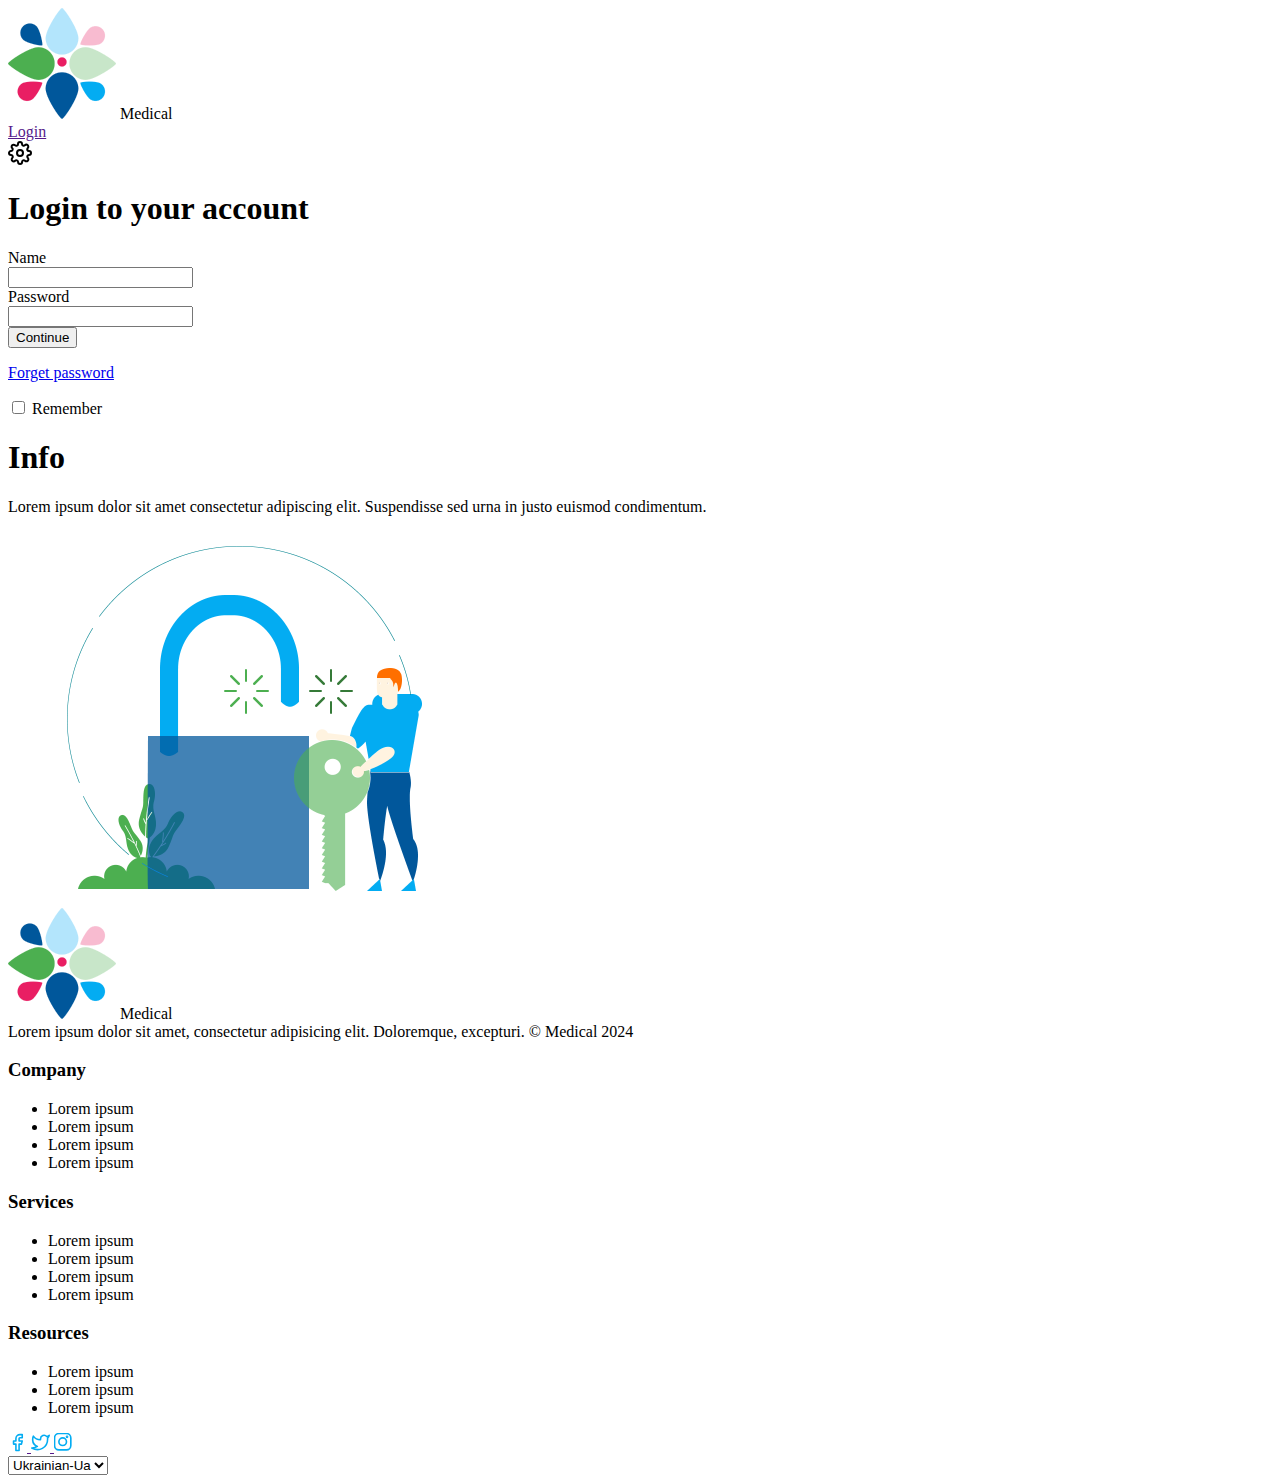
==== pages/login.html @ 8a802712 "Change structure" ====
<!doctype html>
<html lang="en">
<head>
    <meta charset="UTF-8">
    <meta name="viewport"
          content="width=device-width, user-scalable=no, initial-scale=1.0, maximum-scale=1.0, minimum-scale=1.0">
    <meta http-equiv="X-UA-Compatible" content="ie=edge">
    <title>Medical</title>
</head>
<body>
<header>
    <div class="logo">
        <img src="../images/index/logo.png" alt="Logo" id="main-logo">
        <span id="main-logo-text">Medical</span>
    </div>
    <div class="authorization">
        <a href="" id="login-button">Login</a>
    </div>
    <div class="settings">
        <a href="" id="settings-button">
            <svg xmlns="http://www.w3.org/2000/svg" width="24" height="24" viewBox="0 0 24 24" fill="none" stroke="#000000" stroke-width="2" stroke-linecap="round" stroke-linejoin="round">
                <circle cx="12" cy="12" r="3"></circle>
                <path d="M19.4 15a1.65 1.65 0 0 0 .33 1.82l.06.06a2 2 0 0 1 0 2.83 2 2 0 0 1-2.83 0l-.06-.06a1.65 1.65 0 0 0-1.82-.33 1.65 1.65 0 0 0-1 1.51V21a2 2 0 0 1-2 2 2 2 0 0 1-2-2v-.09A1.65 1.65 0 0 0 9 19.4a1.65 1.65 0 0 0-1.82.33l-.06.06a2 2 0 0 1-2.83 0 2 2 0 0 1 0-2.83l.06-.06a1.65 1.65 0 0 0 .33-1.82 1.65 1.65 0 0 0-1.51-1H3a2 2 0 0 1-2-2 2 2 0 0 1 2-2h.09A1.65 1.65 0 0 0 4.6 9a1.65 1.65 0 0 0-.33-1.82l-.06-.06a2 2 0 0 1 0-2.83 2 2 0 0 1 2.83 0l.06.06a1.65 1.65 0 0 0 1.82.33H9a1.65 1.65 0 0 0 1-1.51V3a2 2 0 0 1 2-2 2 2 0 0 1 2 2v.09a1.65 1.65 0 0 0 1 1.51 1.65 1.65 0 0 0 1.82-.33l.06-.06a2 2 0 0 1 2.83 0 2 2 0 0 1 0 2.83l-.06.06a1.65 1.65 0 0 0-.33 1.82V9a1.65 1.65 0 0 0 1.51 1H21a2 2 0 0 1 2 2 2 2 0 0 1-2 2h-.09a1.65 1.65 0 0 0-1.51 1z"></path>
            </svg>
        </a>
    </div>
</header>
<main>
    <div id="login">
        <h1>Login to your account</h1>
    <form action="/login" method="POST">
        <label for="username">Name</label><br>
        <input type="text" id="username" name="username" required><br>

        <label for="password">Password</label><br>
        <input type="password" id="password" name="password" required><br>

        <input type="submit" value="Continue">
    </form>

    <p><a href="/password_reset">Forget password</a></p>
    <p><input type="checkbox" id="remember_me" name="remember_me"> <label for="remember_me">Remember</label></p>
        </div>
    <div id="info">
        <h1>Info</h1>
        <p>Lorem ipsum dolor sit amet consectetur adipiscing elit. Suspendisse sed urna in justo euismod condimentum.</p>
        <img src="../images/login/banner.png" alt="Banner">
    </div>
</main>
<footer>
    <div id="footer-head">
        <div id="footer-head-logo">
            <img src="../images/index/logo.png" alt="Logo">
            <span>Medical</span>
        </div>
        <span>Lorem ipsum dolor sit amet, consectetur adipisicing elit. Doloremque, excepturi.</span>
        <span>© Medical 2024</span>
    </div>
    <div id="footer-links">
        <div id="footer-links-company">
            <h3>Company</h3>
            <ul>
                <li>Lorem ipsum</li>
                <li>Lorem ipsum</li>
                <li>Lorem ipsum</li>
                <li>Lorem ipsum</li>
            </ul>
        </div>
        <div id="footer-links-services">
            <h3>Services</h3>
            <ul>
                <li>Lorem ipsum</li>
                <li>Lorem ipsum</li>
                <li>Lorem ipsum</li>
                <li>Lorem ipsum</li>
            </ul>
        </div>
        <div id="footer-links-resources">
            <h3>Resources</h3>
            <ul>
                <li>Lorem ipsum</li>
                <li>Lorem ipsum</li>
                <li>Lorem ipsum</li>
            </ul>
        </div>
    </div>
    <div id="footer-contacts">
        <div id="footer-socials">
            <a href="">
                <svg xmlns="http://www.w3.org/2000/svg" width="19" height="19" viewBox="0 0 24 24" fill="none" stroke="#03ACF2" stroke-width="2" stroke-linecap="round" stroke-linejoin="round">
                    <path d="M18 2h-3a5 5 0 0 0-5 5v3H7v4h3v8h4v-8h3l1-4h-4V7a1 1 0 0 1 1-1h3z"></path>
                </svg>
            </a>
            <a href="">
                <svg xmlns="http://www.w3.org/2000/svg" width="19" height="19" viewBox="0 0 24 24" fill="none" stroke="#03ACF2" stroke-width="2" stroke-linecap="round" stroke-linejoin="round">
                    <path d="M23 3a10.9 10.9 0 0 1-3.14 1.53 4.48 4.48 0 0 0-7.86 3v1A10.66 10.66 0 0 1 3 4s-4 9 5 13a11.64 11.64 0 0 1-7 2c9 5 20 0 20-11.5a4.5 4.5 0 0 0-.08-.83A7.72 7.72 0 0 0 23 3z"></path>
                </svg>
            </a>
            <a href="">
                <svg stroke="#03ACF2" id="Icons" xmlns="http://www.w3.org/2000/svg"
                     viewBox="0 0 35 35" xml:space="preserve" width="19px">
                        <style type="text/css">
                            .st0{fill:none;stroke:#03ACF2;stroke-width:3;stroke-linecap:round;stroke-linejoin:round;stroke-miterlimit:10;}
                        </style>
                    <path class="st0" d="M23,31H9c-4.4,0-8-3.6-8-8V9c0-4.4,3.6-8,8-8h14c4.4,0,8,3.6,8,8v14C31,27.4,27.4,31,23,31z"/>
                    <circle class="st0" cx="16" cy="16" r="7"/>
                    <circle class="st0" cx="24" cy="7" r="1"/>
                    </svg>
            </a>
        </div>
        <select name="language" id="language">
            <option value="ukrainian">Ukrainian-Ua</option>
            <option value="english">English-En</option>
        </select>
    </div>
</footer>
</body>
</html>
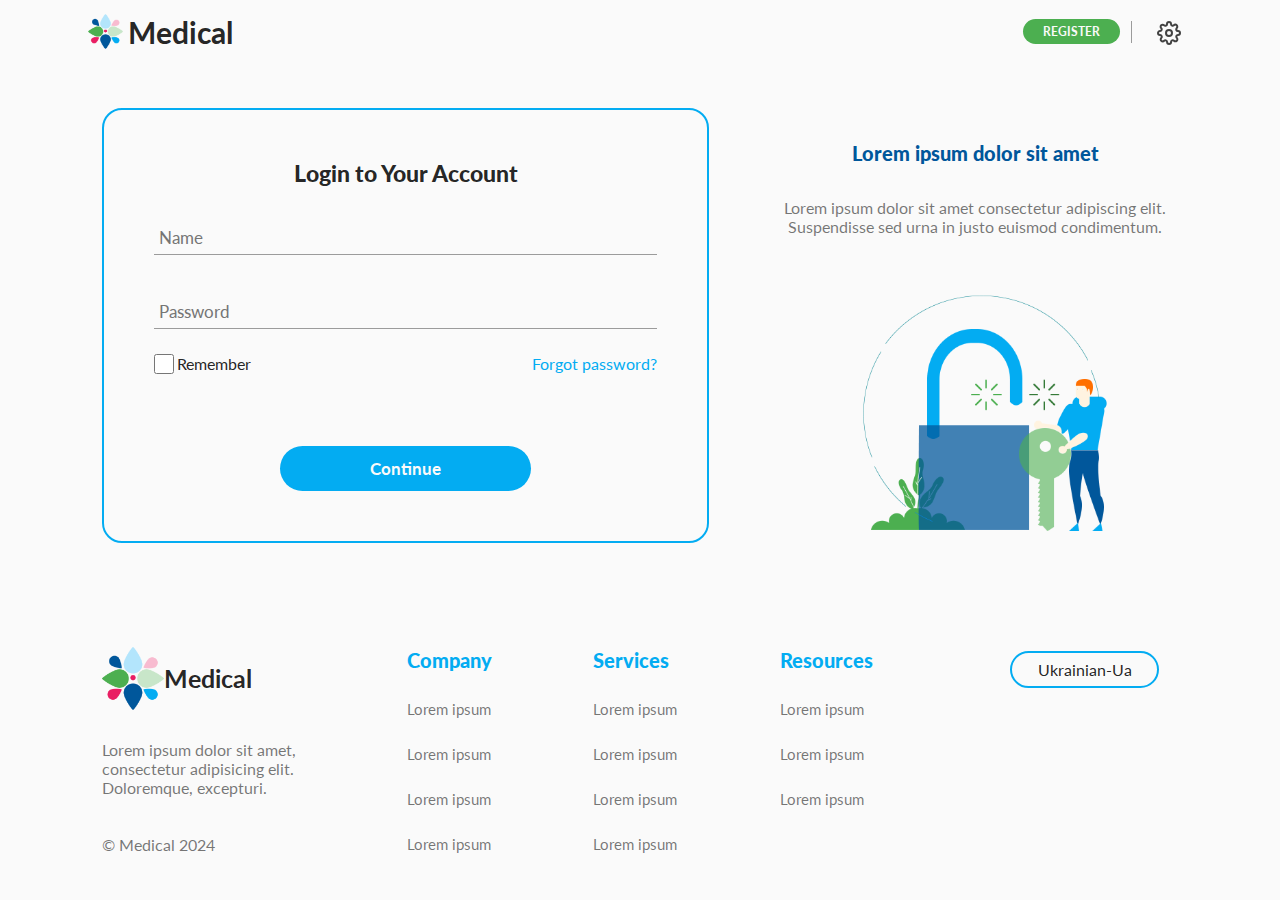
==== commit 1740b33a: "Add login and register styles" ====
--- a/pages/login.html
+++ b/pages/login.html
@@ -1,24 +1,28 @@
 <!doctype html>
-<html lang="en">
+<html lang="en" xmlns="http://www.w3.org/1999/html">
 <head>
     <meta charset="UTF-8">
     <meta name="viewport"
           content="width=device-width, user-scalable=no, initial-scale=1.0, maximum-scale=1.0, minimum-scale=1.0">
     <meta http-equiv="X-UA-Compatible" content="ie=edge">
-    <title>Medical</title>
+    <title>Medical Login</title>
+
+    <link rel="stylesheet" href="../styles/login/login.css">
 </head>
 <body>
 <header>
     <div class="logo">
         <img src="../images/index/logo.png" alt="Logo" id="main-logo">
-        <span id="main-logo-text">Medical</span>
+        <a href="../index.html" style="text-decoration: none;" id="main-logo-text">Medical</a>
     </div>
     <div class="authorization">
-        <a href="" id="login-button">Login</a>
+        <div id="header-register-button">
+            <a href="register.html" id="register-button">Register</a>
+        </div>
     </div>
     <div class="settings">
         <a href="" id="settings-button">
-            <svg xmlns="http://www.w3.org/2000/svg" width="24" height="24" viewBox="0 0 24 24" fill="none" stroke="#000000" stroke-width="2" stroke-linecap="round" stroke-linejoin="round">
+            <svg id="settings-icon" xmlns="http://www.w3.org/2000/svg" width="24" height="24" viewBox="0 0 24 24" fill="none" stroke="#424242" stroke-width="2" stroke-linecap="round" stroke-linejoin="round">
                 <circle cx="12" cy="12" r="3"></circle>
                 <path d="M19.4 15a1.65 1.65 0 0 0 .33 1.82l.06.06a2 2 0 0 1 0 2.83 2 2 0 0 1-2.83 0l-.06-.06a1.65 1.65 0 0 0-1.82-.33 1.65 1.65 0 0 0-1 1.51V21a2 2 0 0 1-2 2 2 2 0 0 1-2-2v-.09A1.65 1.65 0 0 0 9 19.4a1.65 1.65 0 0 0-1.82.33l-.06.06a2 2 0 0 1-2.83 0 2 2 0 0 1 0-2.83l.06-.06a1.65 1.65 0 0 0 .33-1.82 1.65 1.65 0 0 0-1.51-1H3a2 2 0 0 1-2-2 2 2 0 0 1 2-2h.09A1.65 1.65 0 0 0 4.6 9a1.65 1.65 0 0 0-.33-1.82l-.06-.06a2 2 0 0 1 0-2.83 2 2 0 0 1 2.83 0l.06.06a1.65 1.65 0 0 0 1.82.33H9a1.65 1.65 0 0 0 1-1.51V3a2 2 0 0 1 2-2 2 2 0 0 1 2 2v.09a1.65 1.65 0 0 0 1 1.51 1.65 1.65 0 0 0 1.82-.33l.06-.06a2 2 0 0 1 2.83 0 2 2 0 0 1 0 2.83l-.06.06a1.65 1.65 0 0 0-.33 1.82V9a1.65 1.65 0 0 0 1.51 1H21a2 2 0 0 1 2 2 2 2 0 0 1-2 2h-.09a1.65 1.65 0 0 0-1.51 1z"></path>
             </svg>
@@ -27,22 +31,22 @@
 </header>
 <main>
     <div id="login">
-        <h1>Login to your account</h1>
-    <form action="/login" method="POST">
-        <label for="username">Name</label><br>
-        <input type="text" id="username" name="username" required><br>
+        <h1>Login to Your Account</h1>
+        <form action="/login" method="POST">
+            <input type="text" id="username" name="username" required placeholder="Name">
+            <input type="password" id="password" name="password" required placeholder="Password">
 
-        <label for="password">Password</label><br>
-        <input type="password" id="password" name="password" required><br>
+            <div id="form-row-3">
+                <input type="checkbox" id="remember-me" name="remember_me">
+                <span>Remember</span>
+                <a href="#">Forgot password?</a>
+            </div>
 
-        <input type="submit" value="Continue">
-    </form>
-
-    <p><a href="/password_reset">Forget password</a></p>
-    <p><input type="checkbox" id="remember_me" name="remember_me"> <label for="remember_me">Remember</label></p>
-        </div>
+            <input type="submit" value="Continue">
+        </form>
+    </div>
     <div id="info">
-        <h1>Info</h1>
+        <h1>Lorem ipsum dolor sit amet</h1>
         <p>Lorem ipsum dolor sit amet consectetur adipiscing elit. Suspendisse sed urna in justo euismod condimentum.</p>
         <img src="../images/login/banner.png" alt="Banner">
     </div>
@@ -85,29 +89,6 @@
         </div>
     </div>
     <div id="footer-contacts">
-        <div id="footer-socials">
-            <a href="">
-                <svg xmlns="http://www.w3.org/2000/svg" width="19" height="19" viewBox="0 0 24 24" fill="none" stroke="#03ACF2" stroke-width="2" stroke-linecap="round" stroke-linejoin="round">
-                    <path d="M18 2h-3a5 5 0 0 0-5 5v3H7v4h3v8h4v-8h3l1-4h-4V7a1 1 0 0 1 1-1h3z"></path>
-                </svg>
-            </a>
-            <a href="">
-                <svg xmlns="http://www.w3.org/2000/svg" width="19" height="19" viewBox="0 0 24 24" fill="none" stroke="#03ACF2" stroke-width="2" stroke-linecap="round" stroke-linejoin="round">
-                    <path d="M23 3a10.9 10.9 0 0 1-3.14 1.53 4.48 4.48 0 0 0-7.86 3v1A10.66 10.66 0 0 1 3 4s-4 9 5 13a11.64 11.64 0 0 1-7 2c9 5 20 0 20-11.5a4.5 4.5 0 0 0-.08-.83A7.72 7.72 0 0 0 23 3z"></path>
-                </svg>
-            </a>
-            <a href="">
-                <svg stroke="#03ACF2" id="Icons" xmlns="http://www.w3.org/2000/svg"
-                     viewBox="0 0 35 35" xml:space="preserve" width="19px">
-                        <style type="text/css">
-                            .st0{fill:none;stroke:#03ACF2;stroke-width:3;stroke-linecap:round;stroke-linejoin:round;stroke-miterlimit:10;}
-                        </style>
-                    <path class="st0" d="M23,31H9c-4.4,0-8-3.6-8-8V9c0-4.4,3.6-8,8-8h14c4.4,0,8,3.6,8,8v14C31,27.4,27.4,31,23,31z"/>
-                    <circle class="st0" cx="16" cy="16" r="7"/>
-                    <circle class="st0" cx="24" cy="7" r="1"/>
-                    </svg>
-            </a>
-        </div>
         <select name="language" id="language">
             <option value="ukrainian">Ukrainian-Ua</option>
             <option value="english">English-En</option>
--- a/styles/login/login.css
+++ b/styles/login/login.css
@@ -0,0 +1,108 @@
+@import "../assets.css";
+@import "../index/header.css";
+@import "../index/footer.css";
+
+.authorization {
+    justify-self: end;
+}
+
+main {
+    margin: 0 8%;
+    margin-top: 5vh;
+    display: grid;
+    grid-template-columns: 3fr 2fr;
+    gap: 5vw;
+}
+
+#login {
+    border: 2px solid var(--color-primary-main);
+    border-radius: 20px;
+    padding: 50px;
+    display: grid;
+    grid-template-rows: 5vh auto;
+
+    h1 {
+        font-size: 23px;
+        line-height: 3vh;
+        justify-self: center;
+        align-self: start;
+    }
+}
+
+form {
+    display: grid;
+    gap: 1vh;
+}
+
+input[type=text], input[type=password] {
+    align-self: center;
+    height: 50%;
+    border: none;
+    padding: 0 5px;
+    font-size: 17px;
+    line-height: 100%;
+    border-bottom: 1px solid var(--color-text-disabled);
+}
+
+input[type=text]:focus, input[type=password]:focus {
+    outline: none;
+    border-bottom: 1px solid var(--color-primary-main);
+}
+
+#form-row-3 {
+    align-self: start;
+    display: grid;
+    grid-template-columns: 1fr 6fr 15fr;
+
+    span {
+        line-height: 20px;
+    }
+
+    a {
+        justify-self: end;
+        text-decoration: none;
+        color: var(--color-primary-main);
+    }
+}
+
+input[type=checkbox] {
+    width: 20px;
+    height: 20px;
+}
+
+input[type=submit] {
+    width: 50%;
+    height: 70%;
+    align-self: end;
+    justify-self: center;
+    border-radius: 40px;
+    border: none;
+    background-color: var(--color-primary-main);
+    color: var(--color-default-light);
+    font-size: 17px;
+    font-weight: 700;
+}
+
+input[type=submit]:hover {
+    cursor: pointer;
+    box-shadow: 0 0 8px rgba(0, 0, 0, 0.2);
+}
+
+
+#info {
+    h1 {
+        color: var(--color-primary-dark);
+        font-size: 20px;
+    }
+    p {
+        color: var(--color-text-secondary);
+    }
+    h1, p {
+        text-align: center;
+    }
+    img {
+        width: 80%;
+        margin-top: 50px;
+        margin-left: 50px;
+    }
+}